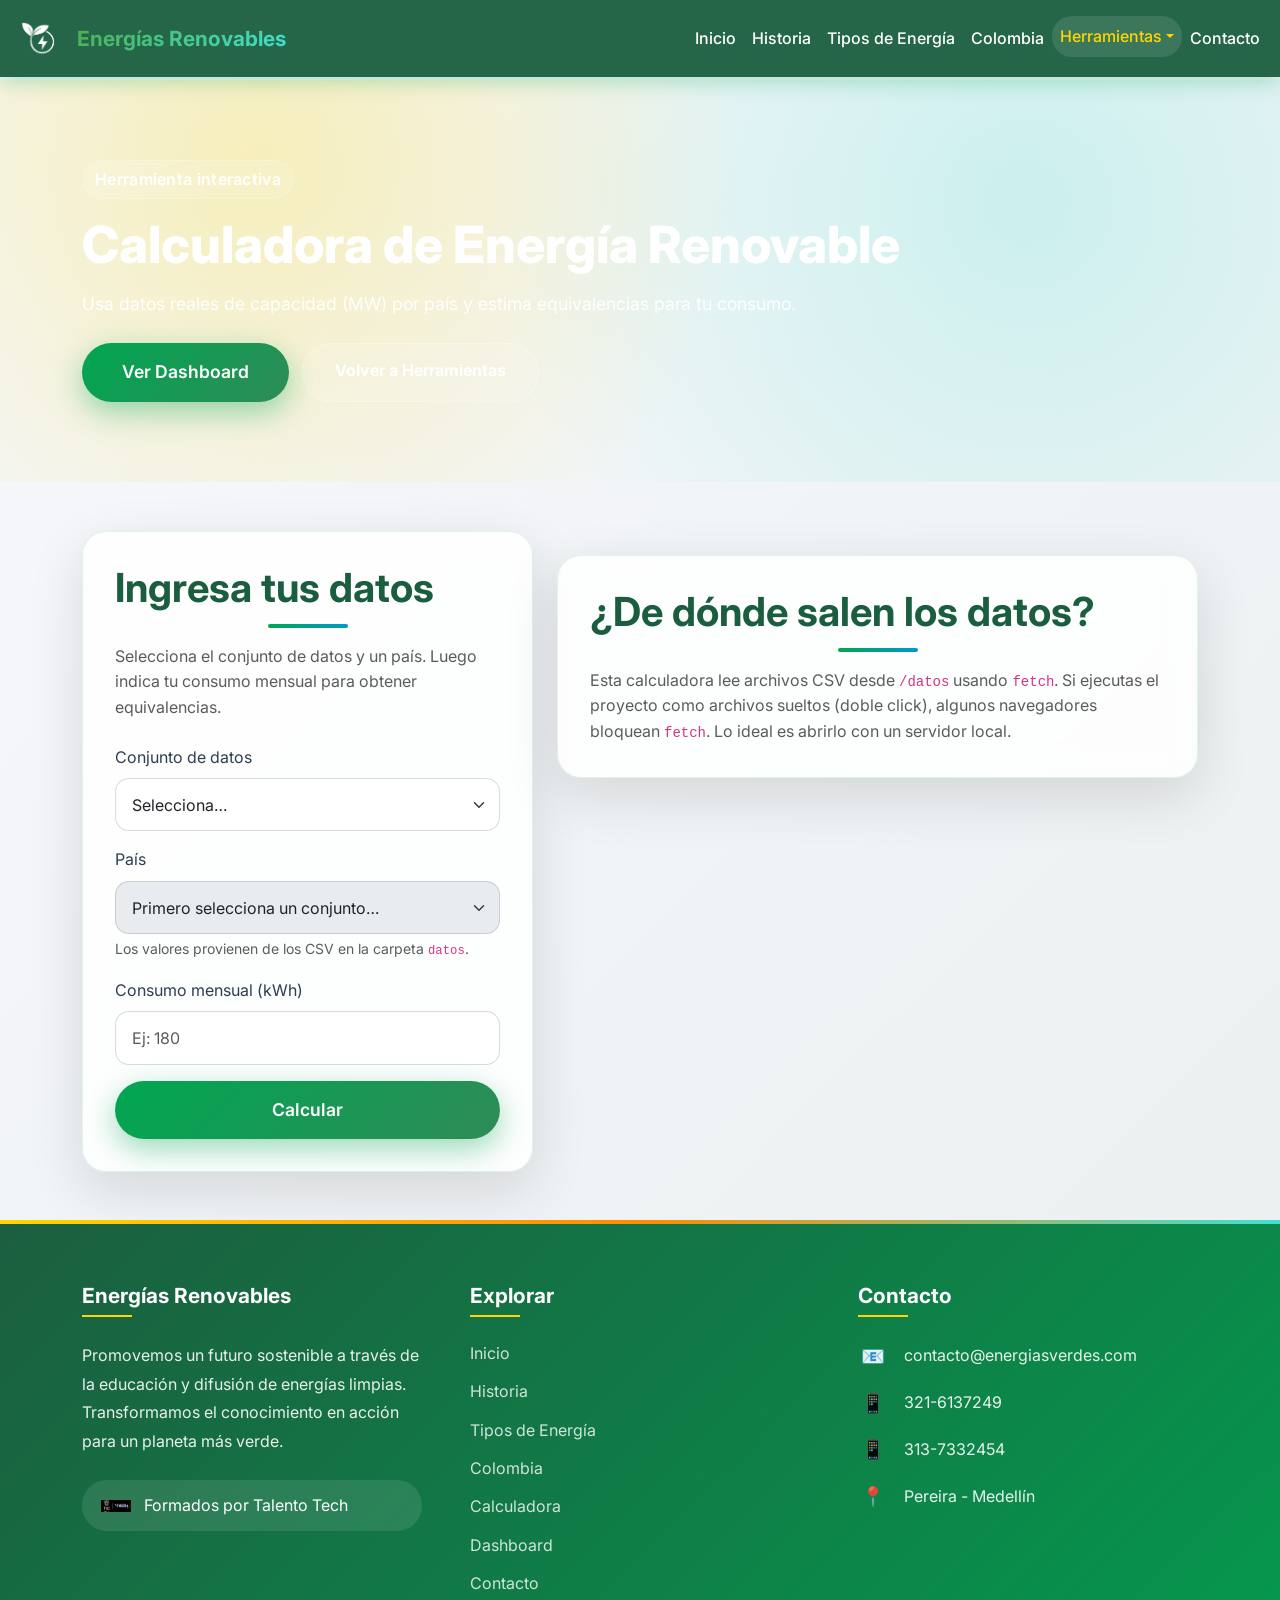
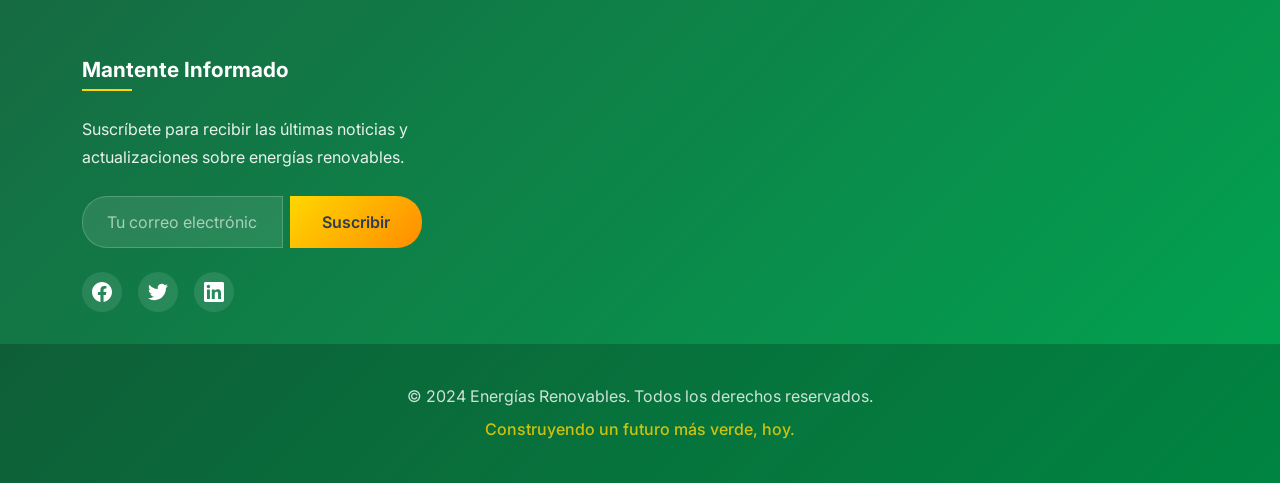
==== html/calculadora.html @ b2568ef1 "feat(initial commit): add files renewable energy website" ====
<!DOCTYPE html>
<html lang="es">
  <head>
    <meta charset="utf-8">
    <meta name="viewport" content="width=device-width, initial-scale=1">
    <title>Calculadora - Energías Renovables</title>
    <meta name="description" content="Calcula indicadores y equivalencias de energía renovable usando datos reales por país.">
    <link rel="icon" href="/img/favicon.png" type="image/x-icon">
    <link href="https://cdn.jsdelivr.net/npm/bootstrap@5.3.5/dist/css/bootstrap.min.css" rel="stylesheet" integrity="sha384-SgOJa3DmI69IUzQ2PVdRZhwQ+dy64/BUtbMJw1MZ8t5HZApcHrRKUc4W0kG879m7" crossorigin="anonymous">
    <link rel="stylesheet" href="/css/estilos.css">
    <link rel="preconnect" href="https://fonts.googleapis.com">
    <link rel="preconnect" href="https://fonts.gstatic.com" crossorigin>
    <link href="https://fonts.googleapis.com/css2?family=Inter:wght@300;400;500;600;700;800&display=swap" rel="stylesheet">
  </head>
  <body>
    <header class="header-moderno">
      <nav class="navbar navbar-expand-lg navbar-dark">
        <div class="container-fluid">
          <a class="navbar-brand" href="index.html">
            <img src="/img/logo-energias.png" alt="Logo Energías Renovables" height="35">
            <span class="brand-text">Energías Renovables</span>
          </a>
          <button class="navbar-toggler" type="button" data-bs-toggle="collapse" data-bs-target="#navbarNav" aria-controls="navbarNav" aria-expanded="false" aria-label="Toggle navigation">
            <span class="navbar-toggler-icon"></span>
          </button>
          <div class="collapse navbar-collapse" id="navbarNav">
            <ul class="navbar-nav ms-auto">
              <li class="nav-item"><a class="nav-link" href="index.html">Inicio</a></li>
              <li class="nav-item"><a class="nav-link" href="historia.html">Historia</a></li>
              <li class="nav-item"><a class="nav-link" href="tipos-energias.html">Tipos de Energía</a></li>
              <li class="nav-item"><a class="nav-link" href="colombia.html">Colombia</a></li>
              <li class="nav-item dropdown">
                <a class="nav-link dropdown-toggle active" href="#" role="button" data-bs-toggle="dropdown" aria-expanded="false">Herramientas</a>
                <ul class="dropdown-menu">
                  <li><a class="dropdown-item" href="calculos.html">Herramientas</a></li>
                  <li><hr class="dropdown-divider"></li>
                  <li><a class="dropdown-item" href="calculadora.html">Calculadora</a></li>
                  <li><hr class="dropdown-divider"></li>
                  <li><a class="dropdown-item" href="dashboard.html">Dashboard</a></li>
                </ul>
              </li>
              <li class="nav-item"><a class="nav-link" href="contactos.html">Contacto</a></li>
            </ul>
          </div>
        </div>
      </nav>
    </header>

    <section class="tools-hero">
      <div class="container">
        <div class="tools-hero-content">
          <p class="tools-kicker">Herramienta interactiva</p>
          <h1 class="tools-title">Calculadora de Energía Renovable</h1>
          <p class="tools-subtitle">Usa datos reales de capacidad (MW) por país y estima equivalencias para tu consumo.</p>
          <div class="tools-hero-actions">
            <a class="btn btn-hero" href="dashboard.html">Ver Dashboard</a>
            <a class="btn btn-hero-outline" href="calculos.html">Volver a Herramientas</a>
          </div>
        </div>
      </div>
      <div class="tools-hero-overlay"></div>
    </section>

    <main class="tools-main">
      <section class="container py-5">
        <div class="row g-4">
          <div class="col-lg-5">
            <div class="tool-card">
              <h2 class="section-title mb-3">Ingresa tus datos</h2>
              <p class="text-muted mb-4">Selecciona el conjunto de datos y un país. Luego indica tu consumo mensual para obtener equivalencias.</p>

              <form id="calculadoraForm" class="tool-form" novalidate>
                <div class="mb-3">
                  <label for="dataset" class="form-label">Conjunto de datos</label>
                  <select id="dataset" class="form-select" required>
                    <option value="" selected disabled>Selecciona…</option>
                    <option value="sa">Sur América</option>
                    <option value="global">Global</option>
                  </select>
                </div>

                <div class="mb-3">
                  <label for="pais" class="form-label">País</label>
                  <select id="pais" class="form-select" required disabled>
                    <option value="" selected disabled>Primero selecciona un conjunto…</option>
                  </select>
                  <div class="form-text">Los valores provienen de los CSV en la carpeta <code>datos</code>.</div>
                </div>

                <div class="mb-3">
                  <label for="consumoTotal" class="form-label">Consumo mensual (kWh)</label>
                  <input id="consumoTotal" type="number" class="form-control" min="1" step="1" placeholder="Ej: 180" required>
                </div>

                <button type="submit" class="btn btn-hero w-100">Calcular</button>
              </form>
            </div>
          </div>

          <div class="col-lg-7">
            <div id="resultados" class="tool-card tool-results hidden" aria-live="polite">
              <div class="d-flex flex-column flex-md-row align-items-start align-items-md-center justify-content-between gap-3">
                <div>
                  <h2 class="section-title mb-1">Resultados</h2>
                  <p class="text-muted mb-0">Interpretación rápida basada en el país y tu consumo.</p>
                </div>
                <div class="tool-badge">
                  <span id="paisSeleccionado">—</span>
                </div>
              </div>

              <div class="results-grid mt-4">
                <div class="result-stat">
                  <div class="result-label">Participación estimada</div>
                  <div class="result-value" id="porcentajeValor">0%</div>
                  <div class="result-hint">Consumo (kWh/mes) vs capacidad del país (MW)</div>
                </div>
                <div class="result-stat">
                  <div class="result-label">Capacidad país</div>
                  <div class="result-value" id="capacidadPais">0 MW</div>
                  <div class="result-hint">Desde el CSV seleccionado</div>
                </div>
              </div>

              <div class="results-split mt-4">
                <div class="circle-wrap" aria-hidden="true">
                  <div id="porcentajeCirculo" class="circle"></div>
                </div>

                <div class="breakdown">
                  <h3 class="breakdown-title">Distribución referencial</h3>
                  <p class="text-muted mb-3">Una aproximación visual para entender la mezcla renovable (referencial).</p>

                  <div class="breakdown-row">
                    <span>Solar</span>
                    <strong><span id="energiaSolar">0</span>%</strong>
                  </div>
                  <div class="breakdown-row">
                    <span>Eólica</span>
                    <strong><span id="energiaEolica">0</span>%</strong>
                  </div>
                  <div class="breakdown-row">
                    <span>Hidro</span>
                    <strong><span id="energiaHidro">0</span>%</strong>
                  </div>
                  <div class="breakdown-row">
                    <span>No renovable</span>
                    <strong><span id="energiaNoRenovable">0</span>%</strong>
                  </div>
                </div>
              </div>

              <div class="recommendation mt-4">
                <h3 class="recommendation-title">Recomendación</h3>
                <p id="recomendacion" class="mb-0">—</p>
              </div>
            </div>

            <div class="tool-card mt-4">
              <h2 class="section-title mb-3">¿De dónde salen los datos?</h2>
              <p class="text-muted mb-0">Esta calculadora lee archivos CSV desde <code>/datos</code> usando <code>fetch</code>. Si ejecutas el proyecto como archivos sueltos (doble click), algunos navegadores bloquean <code>fetch</code>. Lo ideal es abrirlo con un servidor local.</p>
            </div>
          </div>
        </div>
      </section>
    </main>

    <footer class="footer-moderno">
      <div class="footer-top">
        <div class="container">
          <div class="footer-grid">
            <div class="footer-column">
              <h4 class="footer-title">Energías Renovables</h4>
              <p class="footer-description">
                Promovemos un futuro sostenible a través de la educación y difusión de energías limpias. 
                Transformamos el conocimiento en acción para un planeta más verde.
              </p>
              <div class="footer-logo">
                <img src="/img/logo-talento-tech.png" alt="Talento Tech" class="talento-logo">
                <span>Formados por Talento Tech</span>
              </div>
            </div>

            <div class="footer-column">
              <h4 class="footer-title">Explorar</h4>
              <ul class="footer-links">
                <li><a href="index.html">Inicio</a></li>
                <li><a href="historia.html">Historia</a></li>
                <li><a href="tipos-energias.html">Tipos de Energía</a></li>
                <li><a href="colombia.html">Colombia</a></li>
                <li><a href="calculadora.html">Calculadora</a></li>
                <li><a href="dashboard.html">Dashboard</a></li>
                <li><a href="contactos.html">Contacto</a></li>
              </ul>
            </div>

            <div class="footer-column">
              <h4 class="footer-title">Contacto</h4>
              <div class="contact-info">
                <div class="contact-item">
                  <span class="contact-icon">📧</span>
                  <a href="mailto:contacto@energiasverdes.com">contacto@energiasverdes.com</a>
                </div>
                <div class="contact-item">
                  <span class="contact-icon">📱</span>
                  <a href="tel:3216137249">321-6137249</a>
                </div>
                <div class="contact-item">
                  <span class="contact-icon">📱</span>
                  <a href="tel:3137332454">313-7332454</a>
                </div>
                <div class="contact-item">
                  <span class="contact-icon">📍</span>
                  <span>Pereira - Medellín</span>
                </div>
              </div>
            </div>

            <div class="footer-column">
              <h4 class="footer-title">Mantente Informado</h4>
              <p class="footer-description">
                Suscríbete para recibir las últimas noticias y actualizaciones sobre energías renovables.
              </p>
              <form class="newsletter-form" id="newsletterForm">
                <div class="input-group">
                  <input type="email" class="form-control" placeholder="Tu correo electrónico" required>
                  <button type="submit" class="btn btn-newsletter">
                    <span>Suscribir</span>
                  </button>
                </div>
              </form>
              <div class="social-links">
                <a href="#" title="Facebook" class="social-link">
                  <svg width="20" height="20" fill="currentColor" viewBox="0 0 24 24">
                    <path d="M24 12.073c0-6.627-5.373-12-12-12s-12 5.373-12 12c0 5.99 4.388 10.954 10.125 11.854v-8.385H7.078v-3.47h3.047V9.43c0-3.007 1.792-4.669 4.533-4.669 1.312 0 2.686.235 2.686.235v2.953H15.83c-1.491 0-1.956.925-1.956 1.874v2.25h3.328l-.532 3.47h-2.796v8.385C19.612 23.027 24 18.062 24 12.073z"/>
                  </svg>
                </a>
                <a href="#" title="Twitter" class="social-link">
                  <svg width="20" height="20" fill="currentColor" viewBox="0 0 24 24">
                    <path d="M23.953 4.57a10 10 0 01-2.825.775 4.958 4.958 0 002.163-2.723c-.951.555-2.005.959-3.127 1.184a4.92 4.92 0 00-8.384 4.482C7.69 8.095 4.067 6.13 1.64 3.162a4.822 4.822 0 00-.666 2.475c0 1.71.87 3.213 2.188 4.096a4.904 4.904 0 01-2.228-.616v.06a4.923 4.923 0 003.946 4.827 4.996 4.996 0 01-2.212.085 4.936 4.936 0 004.604 3.417 9.867 9.867 0 01-6.102 2.105c-.39 0-.779-.023-1.17-.067a13.995 13.995 0 007.557 2.209c9.053 0 13.998-7.496 13.998-13.985 0-.21 0-.42-.015-.63A9.935 9.935 0 0024 4.59z"/>
                  </svg>
                </a>
                <a href="#" title="LinkedIn" class="social-link">
                  <svg width="20" height="20" fill="currentColor" viewBox="0 0 24 24">
                    <path d="M20.447 20.452h-3.554v-5.569c0-1.328-.027-3.037-1.852-3.037-1.853 0-2.136 1.445-2.136 2.939v5.667H9.351V9h3.414v1.561h.046c.477-.9 1.637-1.85 3.37-1.85 3.601 0 4.267 2.37 4.267 5.455v6.286zM5.337 7.433c-1.144 0-2.063-.926-2.063-2.065 0-1.138.92-2.063 2.063-2.063 1.14 0 2.064.925 2.064 2.063 0 1.139-.925 2.065-2.064 2.065zm1.782 13.019H3.555V9h3.564v11.452zM22.225 0H1.771C.792 0 0 .774 0 1.729v20.542C0 23.227.792 24 1.771 24h20.451C23.2 24 24 23.227 24 22.271V1.729C24 .774 23.2 0 22.222 0h.003z"/>
                  </svg>
                </a>
              </div>
            </div>
          </div>
        </div>
      </div>
      
      <div class="footer-bottom">
        <div class="container">
          <div class="footer-bottom-content">
            <p>&copy; 2024 Energías Renovables. Todos los derechos reservados.</p>
            <p class="footer-slogan">Construyendo un futuro más verde, hoy.</p>
          </div>
        </div>
      </div>
    </footer>

    <script src="https://cdn.jsdelivr.net/npm/bootstrap@5.3.5/dist/js/bootstrap.bundle.min.js" integrity="sha384-k6d4wzSIapyDyv1kpU366/PK5hCdSbCRGRCMv+eplOQJWyd1fbcAu9OCUj5zNLiq" crossorigin="anonymous"></script>
    <script src="/js/calculadora.js"></script>
  </body>
</html>
---- css/estilos.css ----
/***********  ESTILOS GLOBALES **********/
/* Paleta de colores profesional - Energías Renovables */
:root {
  /* Verdes energéticos */
  --verde-primario: #00A651;
  --verde-secundario: #2E8B57;
  --verde-oscuro: #1B5E3F;
  --verde-claro: #4CAF50;
  --verde-menta: #81C784;
  
  /* Azules de energía limpia */
  --azul-cielo: #87CEEB;
  --azul-energia: #0099CC;
  --azul-oscuro: #006699;
  
  /* Solares y amarillos */
  --amarillo-solar: #FFD700;
  --naranja-energia: #FF8C00;
  
  /* Neutros modernos */
  --gris-fondo: #F5F7FA;
  --gris-texto: #2C3E50;
  --gris-claro: #ECF0F1;
  --blanco-puro: #FFFFFF;
  
  /* Acentos */
  --turquesa: #40E0D0;
  --verde-lima: #32CD32;
  
  /* Semánticos */
  --color-primario: var(--verde-primario);
  --color-secundario: var(--azul-energia);
  --color-acento: var(--amarillo-solar);
  --color-texto: var(--gris-texto);
  --color-fondo: var(--gris-fondo);
}

/* Estilos del body */
body {
  background: linear-gradient(135deg, var(--gris-fondo) 0%, var(--gris-claro) 100%);
  color: var(--color-texto);
  font-family: 'Inter', -apple-system, BlinkMacSystemFont, 'Segoe UI', Roboto, sans-serif;
  line-height: 1.6;
  margin: 0;
  padding: 0;
  overflow-x: hidden;
}

/* Header Moderno */
.header-moderno {
  position: fixed;
  top: 0;
  width: 100%;
  z-index: 1000;
  background: rgba(27, 94, 63, 0.95);
  backdrop-filter: blur(10px);
  box-shadow: 0 4px 20px rgba(0, 166, 81, 0.3);
  transition: all 0.3s ease;
}

.header-moderno .navbar {
  padding: 1rem 0;
}

.header-moderno .navbar-brand {
  display: flex;
  align-items: center;
  gap: 12px;
  font-weight: 700;
  font-size: 1.3rem;
  color: var(--blanco-puro);
  transition: all 0.3s ease;
}

.header-moderno .navbar-brand:hover {
  transform: translateY(-2px);
}

.brand-text {
  background: linear-gradient(135deg, var(--verde-claro), var(--turquesa));
  -webkit-background-clip: text;
  -webkit-text-fill-color: transparent;
  background-clip: text;
}

.header-moderno .nav-link {
  color: var(--blanco-puro);
  font-weight: 500;
  padding: 0.5rem 1rem;
  border-radius: 20px;
  transition: all 0.3s ease;
  position: relative;
}

.header-moderno .nav-link:hover,
.header-moderno .nav-link.active {
  background: rgba(255, 255, 255, 0.1);
  color: var(--amarillo-solar);
  transform: translateY(-2px);
}

/* Hero Section */
.hero-section {
  margin-top: 80px;
  position: relative;
  height: 100vh;
  overflow: hidden;
}

 .hero-bg-overlay {
   position: absolute;
   inset: 0;
   background: linear-gradient(0deg, rgba(0, 0, 0, 0.78) 0%, rgba(0, 0, 0, 0.38) 55%, rgba(0, 0, 0, 0.18) 100%);
   pointer-events: none;
 }

.hero-section .carousel-item {
  height: 100vh;
}

.hero-section .carousel-item img {
  width: 100%;
  height: 100%;
  object-fit: cover;
  object-position: center;
}

.hero-section .carousel-caption {
  bottom: 0;
  left: 0;
  right: 0;
  background: linear-gradient(0deg, rgba(0, 0, 0, 0.8) 0%, rgba(0, 0, 0, 0.4) 50%, transparent 100%);
  padding: 4rem 2rem 2rem;
}

.hero-content {
  max-width: 800px;
  margin: 0 auto;
  text-align: center;
}

.hero-title {
  font-size: 3.5rem;
  font-weight: 800;
  margin-bottom: 1.5rem;
  line-height: 1.2;
  text-shadow: 2px 2px 4px rgba(0, 0, 0, 0.5);
  animation: slideInUp 1s ease-out;
}

.hero-subtitle {
  font-size: 1.5rem;
  font-weight: 400;
  margin-bottom: 2rem;
  opacity: 0.9;
  animation: slideInUp 1s ease-out 0.2s both;
}

.btn-hero {
  background: linear-gradient(135deg, var(--verde-primario), var(--verde-secundario));
  color: var(--blanco-puro);
  padding: 1rem 2.5rem;
  font-size: 1.1rem;
  font-weight: 600;
  border: none;
  border-radius: 50px;
  text-decoration: none;
  display: inline-block;
  transition: all 0.3s ease;
  box-shadow: 0 10px 30px rgba(0, 166, 81, 0.4);
  animation: slideInUp 1s ease-out 0.4s both;
}

.btn-hero:hover {
  transform: translateY(-3px);
  box-shadow: 0 15px 40px rgba(0, 166, 81, 0.5);
  color: var(--blanco-puro);
}

/* Sección de Introducción */
.intro-section {
  padding: 6rem 0;
  background: var(--blanco-puro);
  position: relative;
}

.intro-section::before {
  content: '';
  position: absolute;
  top: 0;
  left: 0;
  right: 0;
  height: 4px;
  background: linear-gradient(90deg, var(--verde-primario), var(--azul-energia), var(--turquesa));
}

.intro-card {
  background: var(--blanco-puro);
  border-radius: 20px;
  overflow: hidden;
  box-shadow: 0 20px 60px rgba(0, 166, 81, 0.15);
  transition: all 0.4s ease;
}

.intro-card:hover {
  transform: translateY(-10px);
  box-shadow: 0 30px 80px rgba(0, 166, 81, 0.25);
}

.intro-content {
  padding: 2.5rem;
}

.intro-image {
  position: relative;
  overflow: hidden;
  border-radius: 20px 0 0 20px;
}

.intro-image img {
  width: 100%;
  height: auto;
  transition: transform 0.6s ease;
}

.intro-image:hover img {
  transform: scale(1.1);
}

.image-overlay {
  position: absolute;
  top: 0;
  left: 0;
  right: 0;
  bottom: 0;
  background: linear-gradient(135deg, rgba(0, 166, 81, 0.1), rgba(64, 224, 208, 0.1));
}

.section-title {
  font-size: 2.5rem;
  font-weight: 700;
  color: var(--verde-oscuro);
  margin-bottom: 2rem;
  position: relative;
  padding-bottom: 1rem;
}

.section-title::after {
  content: '';
  position: absolute;
  bottom: 0;
  left: 50%;
  transform: translateX(-50%);
  width: 80px;
  height: 4px;
  background: linear-gradient(90deg, var(--verde-primario), var(--azul-energia));
  border-radius: 2px;
}

.intro-text p {
  font-size: 1.1rem;
  line-height: 1.8;
  margin-bottom: 1.5rem;
  color: var(--gris-texto);
}

@media (max-width: 991.98px) {
  .intro-content {
    padding: 2rem 1.5rem;
  }

  .intro-image {
    border-radius: 20px 20px 0 0;
  }
}

.stats-row {
  display: flex;
  gap: 2rem;
  margin-top: 3rem;
  justify-content: center;
  flex-wrap: wrap;
}

.stat-item {
  text-align: center;
  padding: 1.5rem;
  background: linear-gradient(135deg, var(--gris-fondo), var(--gris-claro));
  border-radius: 15px;
  min-width: 120px;
  transition: all 0.3s ease;
}

.stat-item:hover {
  transform: translateY(-5px);
  box-shadow: 0 10px 30px rgba(0, 166, 81, 0.2);
}

.stat-number {
  font-size: 2.5rem;
  font-weight: 800;
  color: var(--verde-primario);
  display: block;
  margin-bottom: 0.5rem;
}

.stat-label {
  font-size: 0.9rem;
  color: var(--gris-texto);
  font-weight: 500;
}

/* Sección de Servicios */
.services-section {
  padding: 6rem 0;
  background: linear-gradient(135deg, var(--gris-fondo) 0%, var(--gris-claro) 100%);
}

.services-grid {
  display: grid;
  grid-template-columns: repeat(auto-fit, minmax(350px, 1fr));
  gap: 2rem;
  margin-top: 3rem;
}

.service-card {
  background: var(--blanco-puro);
  border-radius: 20px;
  overflow: hidden;
  box-shadow: 0 10px 30px rgba(0, 0, 0, 0.1);
  transition: all 0.4s cubic-bezier(0.175, 0.885, 0.32, 1.275);
  position: relative;
}

.service-card:hover {
  transform: translateY(-15px) scale(1.02);
  box-shadow: 0 20px 60px rgba(0, 166, 81, 0.25);
}

.service-card::before {
  content: '';
  position: absolute;
  top: 0;
  left: 0;
  right: 0;
  height: 4px;
  background: linear-gradient(90deg, var(--verde-primario), var(--azul-energia), var(--turquesa));
  transform: scaleX(0);
  transition: transform 0.4s ease;
}

.service-card:hover::before {
  transform: scaleX(1);
}

.service-image {
  position: relative;
  height: 250px;
  overflow: hidden;
}

.service-image img {
  width: 100%;
  height: 100%;
  object-fit: cover;
  transition: transform 0.6s ease;
}

.service-card:hover .service-image img {
  transform: scale(1.1);
}

.service-overlay {
  position: absolute;
  top: 0;
  left: 0;
  right: 0;
  bottom: 0;
  background: rgba(0, 166, 81, 0.8);
  display: flex;
  align-items: center;
  justify-content: center;
  opacity: 0;
  transition: opacity 0.3s ease;
}

.service-card:hover .service-overlay {
  opacity: 1;
}

.service-icon {
  font-size: 3rem;
  animation: bounceIn 0.6s ease;
}

.service-content {
  padding: 2rem;
}

.service-content h3 {
  font-size: 1.5rem;
  font-weight: 700;
  color: var(--verde-oscuro);
  margin-bottom: 1rem;
}

.service-content p {
  color: var(--gris-texto);
  line-height: 1.6;
  margin-bottom: 1.5rem;
}

.btn-service {
  background: linear-gradient(135deg, var(--verde-primario), var(--verde-secundario));
  color: var(--blanco-puro);
  padding: 0.8rem 2rem;
  border-radius: 25px;
  text-decoration: none;
  font-weight: 600;
  transition: all 0.3s ease;
  display: inline-block;
  border: none;
}

.btn-service:hover {
  background: linear-gradient(135deg, var(--verde-secundario), var(--verde-oscuro));
  transform: translateY(-2px);
  box-shadow: 0 10px 25px rgba(0, 166, 81, 0.4);
  color: var(--blanco-puro);
}

/* Sección de Video */
.video-section {
  padding: 6rem 0;
  background: var(--blanco-puro);
}

.video-container {
  max-width: 1000px;
  margin: 3rem auto;
  display: grid;
  grid-template-columns: 2fr 1fr;
  gap: 2rem;
  align-items: center;
}

.video-wrapper {
  position: relative;
  padding-bottom: 56.25%;
  height: 0;
  overflow: hidden;
  border-radius: 15px;
  box-shadow: 0 20px 60px rgba(0, 0, 0, 0.2);
}

.video-wrapper iframe {
  position: absolute;
  top: 0;
  left: 0;
  width: 100%;
  height: 100%;
  border: none;
}

.video-info h3 {
  font-size: 1.5rem;
  font-weight: 700;
  color: var(--verde-oscuro);
  margin-bottom: 1rem;
}

.video-info p {
  color: var(--gris-texto);
  line-height: 1.6;
}

/* Sección de Noticias */
.news-section {
  padding: 6rem 0;
  background: linear-gradient(135deg, var(--gris-fondo) 0%, var(--gris-claro) 100%);
}

.news-grid {
  display: grid;
  grid-template-columns: repeat(auto-fit, minmax(350px, 1fr));
  gap: 2rem;
  margin-top: 3rem;
}

.news-card {
  background: var(--blanco-puro);
  border-radius: 20px;
  overflow: hidden;
  box-shadow: 0 10px 30px rgba(0, 0, 0, 0.1);
  transition: all 0.4s ease;
}

.news-card:hover {
  transform: translateY(-10px);
  box-shadow: 0 20px 50px rgba(0, 166, 81, 0.2);
}

.news-image {
  position: relative;
  height: 200px;
  overflow: hidden;
}

.news-image img {
  width: 100%;
  height: 100%;
  object-fit: cover;
  transition: transform 0.6s ease;
}

.news-card:hover .news-image img {
  transform: scale(1.1);
}

.news-category {
  position: absolute;
  top: 1rem;
  left: 1rem;
  background: linear-gradient(135deg, var(--azul-energia), var(--azul-oscuro));
  color: var(--blanco-puro);
  padding: 0.3rem 1rem;
  border-radius: 20px;
  font-size: 0.8rem;
  font-weight: 600;
}

.news-content {
  padding: 2rem;
}

.news-content h3 {
  font-size: 1.3rem;
  font-weight: 700;
  color: var(--verde-oscuro);
  margin-bottom: 1rem;
  line-height: 1.4;
}

.news-content p {
  color: var(--gris-texto);
  line-height: 1.6;
  margin-bottom: 1.5rem;
}

.news-meta {
  display: flex;
  justify-content: space-between;
  align-items: center;
}

.news-date {
  color: var(--gris-texto);
  font-size: 0.9rem;
  opacity: 0.7;
}

.btn-news {
  background: linear-gradient(135deg, var(--azul-energia), var(--azul-oscuro));
  color: var(--blanco-puro);
  padding: 0.6rem 1.5rem;
  border-radius: 20px;
  text-decoration: none;
  font-weight: 600;
  transition: all 0.3s ease;
  border: none;
  font-size: 0.9rem;
}

.btn-news:hover {
  background: linear-gradient(135deg, var(--azul-oscuro), var(--azul-cielo));
  transform: translateY(-2px);
  box-shadow: 0 8px 20px rgba(0, 153, 204, 0.4);
  color: var(--blanco-puro);
}

/* Herramientas: Hub / Calculadora / Dashboard */
.tools-hero {
  position: relative;
  margin-top: 80px;
  padding: 5rem 0;
  color: var(--blanco-puro);
  border-bottom: 1px solid rgba(255, 255, 255, 0.08);
  overflow: hidden;
}

.tools-hero--home {
  background: linear-gradient(135deg, rgba(27, 94, 63, 0.88), rgba(0, 153, 204, 0.55)),
    url('/img/energia-3.jpg');
  background-size: cover;
  background-position: center;
}

.tools-hero--historia {
  background: linear-gradient(135deg, rgba(27, 94, 63, 0.9), rgba(0, 0, 0, 0.45)),
    url('/img/historia.jpg');
  background-size: cover;
  background-position: center;
}

.tools-hero--tipos {
  background: linear-gradient(135deg, rgba(0, 153, 204, 0.82), rgba(0, 0, 0, 0.45)),
    url('/img/tipos-energias-renovables.jpg');
  background-size: cover;
  background-position: center;
}

.tools-hero--colombia {
  background: linear-gradient(135deg, rgba(255, 140, 0, 0.55), rgba(0, 0, 0, 0.55)),
    url('/img/colombia/valle-cocora.jpg');
  background-size: cover;
  background-position: center;
}

.tools-hero--dashboard {
  background: linear-gradient(135deg, rgba(0, 153, 204, 0.85), rgba(27, 94, 63, 0.82)),
    url('/img/energia-2.jpg');
  background-size: cover;
  background-position: center;
}

.tools-hero--hub {
  background: linear-gradient(135deg, rgba(27, 94, 63, 0.9), rgba(255, 140, 0, 0.55)),
    url('/img/energia-5.jpg');
  background-size: cover;
  background-position: center;
}

.tools-hero-overlay {
  position: absolute;
  inset: 0;
  background: radial-gradient(circle at 20% 20%, rgba(255, 215, 0, 0.25), transparent 45%),
    radial-gradient(circle at 80% 30%, rgba(64, 224, 208, 0.22), transparent 50%);
  pointer-events: none;
}

.tools-hero-content {
  position: relative;
  z-index: 2;
  max-width: 820px;
}

.tools-kicker {
  display: inline-block;
  padding: 0.35rem 0.75rem;
  border-radius: 999px;
  background: rgba(255, 255, 255, 0.15);
  border: 1px solid rgba(255, 255, 255, 0.2);
  backdrop-filter: blur(10px);
  font-weight: 600;
  letter-spacing: 0.3px;
  margin-bottom: 1rem;
}

.tools-title {
  font-size: clamp(2rem, 4vw, 3.2rem);
  font-weight: 800;
  line-height: 1.15;
  margin-bottom: 1rem;
}

.tools-subtitle {
  font-size: 1.1rem;
  opacity: 0.95;
  margin-bottom: 1.6rem;
}

.tools-subtitle code {
  color: var(--amarillo-solar);
}

.tools-hero-actions {
  display: flex;
  gap: 0.8rem;
  flex-wrap: wrap;
}

.btn-hero-outline {
  background: rgba(255, 255, 255, 0.12);
  color: var(--blanco-puro);
  border: 1px solid rgba(255, 255, 255, 0.28);
  padding: 0.85rem 2rem;
  border-radius: 30px;
  font-weight: 700;
  text-decoration: none;
  transition: all 0.3s ease;
}

.btn-hero-outline:hover {
  transform: translateY(-2px);
  background: rgba(255, 255, 255, 0.18);
  color: var(--amarillo-solar);
  box-shadow: 0 10px 25px rgba(0, 0, 0, 0.25);
}

.tools-main {
  background: linear-gradient(135deg, rgba(245, 247, 250, 0.85), rgba(236, 240, 241, 0.9));
}

.tool-card {
  background: rgba(255, 255, 255, 0.85);
  border: 1px solid rgba(0, 166, 81, 0.12);
  border-radius: 24px;
  box-shadow: 0 18px 55px rgba(0, 0, 0, 0.12);
  padding: 2rem;
  backdrop-filter: blur(14px);
}

.tool-card .section-title {
  margin-bottom: 0.75rem;
}

.tool-form .form-control,
.tool-form .form-select {
  border-radius: 14px;
  padding: 0.85rem 1rem;
  border: 1px solid rgba(44, 62, 80, 0.18);
}

.tool-form .form-control:focus,
.tool-form .form-select:focus {
  border-color: rgba(0, 166, 81, 0.6);
  box-shadow: 0 0 0 0.2rem rgba(0, 166, 81, 0.15);
}

.tool-results.hidden {
  display: none;
}

.tool-badge {
  background: linear-gradient(135deg, rgba(0, 166, 81, 0.15), rgba(0, 153, 204, 0.15));
  border: 1px solid rgba(0, 153, 204, 0.18);
  border-radius: 999px;
  padding: 0.5rem 1rem;
  font-weight: 700;
  color: var(--verde-oscuro);
}

.results-grid {
  display: grid;
  grid-template-columns: repeat(2, minmax(0, 1fr));
  gap: 1rem;
}

.result-stat {
  background: rgba(245, 247, 250, 0.9);
  border-radius: 18px;
  padding: 1.25rem;
  border: 1px solid rgba(0, 166, 81, 0.08);
}

.result-label {
  font-weight: 700;
  color: var(--verde-oscuro);
  margin-bottom: 0.5rem;
}

.result-value {
  font-size: 1.9rem;
  font-weight: 800;
  color: var(--azul-oscuro);
  margin-bottom: 0.3rem;
}

.result-hint {
  font-size: 0.9rem;
  opacity: 0.8;
}

.results-split {
  display: grid;
  grid-template-columns: 180px 1fr;
  gap: 1.5rem;
  align-items: center;
}

.circle-wrap {
  display: flex;
  justify-content: center;
}

.circle {
  width: 160px;
  height: 160px;
  border-radius: 50%;
  background: conic-gradient(#00A651 0%, #ECF0F1 0%);
  box-shadow: inset 0 0 0 14px rgba(255, 255, 255, 0.85), 0 18px 40px rgba(0, 0, 0, 0.12);
}

.breakdown-title {
  font-weight: 800;
  color: var(--verde-oscuro);
  margin-bottom: 0.8rem;
}

.breakdown-row {
  display: flex;
  justify-content: space-between;
  padding: 0.65rem 0;
  border-bottom: 1px solid rgba(44, 62, 80, 0.1);
}

.recommendation {
  background: linear-gradient(135deg, rgba(0, 166, 81, 0.1), rgba(255, 215, 0, 0.12));
  border-radius: 18px;
  padding: 1.25rem;
  border: 1px solid rgba(255, 140, 0, 0.18);
}

.recommendation-title {
  font-weight: 800;
  color: var(--verde-oscuro);
  margin-bottom: 0.5rem;
}

.tool-link-card {
  display: block;
  text-decoration: none;
  height: 100%;
}

.tool-link-card-inner {
  height: 100%;
  background: rgba(255, 255, 255, 0.85);
  border-radius: 24px;
  padding: 2.2rem;
  border: 1px solid rgba(0, 153, 204, 0.15);
  box-shadow: 0 18px 55px rgba(0, 0, 0, 0.12);
  transition: all 0.35s ease;
}

.tool-link-card:hover .tool-link-card-inner {
  transform: translateY(-6px);
  box-shadow: 0 25px 70px rgba(0, 0, 0, 0.16);
}

.tool-link-cta {
  display: inline-block;
  margin-top: 1.3rem;
  font-weight: 800;
  color: var(--verde-primario);
}

.chart-card {
  padding: 1.75rem;
}

.chart-title {
  font-weight: 800;
  color: var(--verde-oscuro);
  margin-bottom: 1rem;
}

.chart-wrap {
  position: relative;
  height: 340px;
}

.chart-wrap--square {
  height: 320px;
}

@media (max-width: 991px) {
  .results-grid {
    grid-template-columns: 1fr;
  }

  .results-split {
    grid-template-columns: 1fr;
  }

  .chart-wrap,
  .chart-wrap--square {
    height: 320px;
  }
}

/* Footer Moderno */
.footer-moderno {
  background: linear-gradient(135deg, var(--verde-oscuro) 0%, var(--verde-primario) 100%);
  color: var(--blanco-puro);
  position: relative;
  overflow: hidden;
}

.footer-moderno::before {
  content: '';
  position: absolute;
  top: 0;
  left: 0;
  right: 0;
  height: 4px;
  background: linear-gradient(90deg, var(--amarillo-solar), var(--naranja-energia), var(--turquesa));
  animation: footerGlow 3s ease-in-out infinite;
}

@keyframes footerGlow {
  0%, 100% { opacity: 0.8; }
  50% { opacity: 1; }
}

.footer-top {
  padding: 4rem 0 2rem;
}

.footer-grid {
  display: grid;
  grid-template-columns: repeat(auto-fit, minmax(250px, 1fr));
  gap: 3rem;
}

.footer-column h4 {
  font-size: 1.3rem;
  font-weight: 700;
  margin-bottom: 1.5rem;
  color: var(--blanco-puro);
  position: relative;
  padding-bottom: 0.5rem;
}

.footer-column h4::after {
  content: '';
  position: absolute;
  bottom: 0;
  left: 0;
  width: 50px;
  height: 2px;
  background: var(--amarillo-solar);
}

.footer-description {
  line-height: 1.8;
  margin-bottom: 1.5rem;
  opacity: 0.9;
}

.footer-links {
  list-style: none;
  padding: 0;
  margin: 0;
}

.footer-links li {
  margin-bottom: 0.8rem;
}

.footer-links a {
  color: var(--blanco-puro);
  text-decoration: none;
  opacity: 0.8;
  transition: all 0.3s ease;
  display: inline-block;
  position: relative;
}

.footer-links a:hover {
  opacity: 1;
  color: var(--amarillo-solar);
  transform: translateX(5px);
}

.footer-links a::after {
  content: '';
  position: absolute;
  bottom: -2px;
  left: 0;
  width: 0;
  height: 2px;
  background: var(--amarillo-solar);
  transition: width 0.3s ease;
}

.footer-links a:hover::after {
  width: 100%;
}

.contact-info {
  display: flex;
  flex-direction: column;
  gap: 1rem;
}

.contact-item {
  display: flex;
  align-items: center;
  gap: 1rem;
}

.contact-icon {
  font-size: 1.2rem;
  width: 30px;
  text-align: center;
}

.contact-item a,
.contact-item span {
  color: var(--blanco-puro);
  text-decoration: none;
  opacity: 0.9;
  transition: all 0.3s ease;
}

.contact-item a:hover {
  opacity: 1;
  color: var(--amarillo-solar);
}

.newsletter-form {
  margin-top: 1.5rem;
}

.newsletter-form .input-group {
  display: flex;
  gap: 0.5rem;
}

.newsletter-form .form-control {
  background: rgba(255, 255, 255, 0.1);
  border: 1px solid rgba(255, 255, 255, 0.2);
  color: var(--blanco-puro);
  border-radius: 25px;
  padding: 0.8rem 1.5rem;
  flex: 1;
}

.newsletter-form .form-control::placeholder {
  color: rgba(255, 255, 255, 0.6);
}

.newsletter-form .form-control:focus {
  background: rgba(255, 255, 255, 0.15);
  border-color: var(--amarillo-solar);
  box-shadow: 0 0 0 0.2rem rgba(255, 215, 0, 0.2);
  color: var(--blanco-puro);
}

.btn-newsletter {
  background: linear-gradient(135deg, var(--amarillo-solar), var(--naranja-energia));
  color: var(--gris-texto);
  border: none;
  padding: 0.8rem 2rem;
  border-radius: 25px;
  font-weight: 600;
  transition: all 0.3s ease;
  white-space: nowrap;
}

.btn-newsletter:hover {
  background: linear-gradient(135deg, var(--naranja-energia), var(--amarillo-solar));
  transform: translateY(-2px);
  box-shadow: 0 10px 25px rgba(255, 215, 0, 0.4);
  color: var(--gris-texto);
}

.social-links {
  display: flex;
  gap: 1rem;
  margin-top: 1.5rem;
}

.social-link {
  width: 40px;
  height: 40px;
  background: rgba(255, 255, 255, 0.1);
  border-radius: 50%;
  display: flex;
  align-items: center;
  justify-content: center;
  color: var(--blanco-puro);
  text-decoration: none;
  transition: all 0.3s ease;
  border: 2px solid transparent;
}

.social-link:hover {
  background: var(--amarillo-solar);
  transform: translateY(-3px);
  box-shadow: 0 8px 20px rgba(255, 215, 0, 0.4);
  color: var(--gris-texto);
}

.footer-logo {
  display: flex;
  align-items: center;
  gap: 0.8rem;
  margin-top: 1.5rem;
  padding: 0.8rem 1.2rem;
  background: rgba(255, 255, 255, 0.1);
  border-radius: 25px;
  transition: all 0.3s ease;
}

.footer-logo:hover {
  background: rgba(255, 255, 255, 0.2);
  transform: translateY(-2px);
}

.talento-logo {
  width: 30px;
  height: auto;
}

.footer-bottom {
  background: rgba(0, 0, 0, 0.2);
  padding: 2rem 0;
  text-align: center;
}

.footer-bottom-content p {
  margin: 0.5rem 0;
  opacity: 0.8;
}

.footer-slogan {
  color: var(--amarillo-solar);
  font-weight: 500;
}

/* Animaciones */
@keyframes slideInUp {
  from {
    opacity: 0;
    transform: translateY(50px);
  }
  to {
    opacity: 1;
    transform: translateY(0);
  }
}

@keyframes bounceIn {
  0% {
    opacity: 0;
    transform: scale(0.3);
  }
  50% {
    opacity: 1;
    transform: scale(1.05);
  }
  70% {
    transform: scale(0.9);
  }
  100% {
    transform: scale(1);
  }
}

/* Responsive */
@media (max-width: 768px) {
  .hero-title {
    font-size: 2.5rem;
  }
  
  .hero-subtitle {
    font-size: 1.2rem;
  }
  
  .section-title {
    font-size: 2rem;
  }
  
  .services-grid,
  .news-grid {
    grid-template-columns: 1fr;
    gap: 1.5rem;
  }
  
  .video-container {
    grid-template-columns: 1fr;
    gap: 1.5rem;
  }
  
  .stats-row {
    flex-direction: column;
    align-items: center;
  }
  
  .footer-grid {
    grid-template-columns: 1fr;
    gap: 2rem;
    text-align: center;
  }
  
  .contact-info {
    align-items: center;
  }
  
  .social-links {
    justify-content: center;
  }
}

@media (max-width: 576px) {
  .hero-title {
    font-size: 2rem;
  }
  
  .intro-section,
  .services-section,
  .video-section,
  .news-section {
    padding: 4rem 0;
  }
  
  .newsletter-form .input-group {
    flex-direction: column;
  }
  
  .btn-newsletter {
    width: 100%;
    margin-top: 0.5rem;
  }
}

/* Estilos específicos para página de Historia */
.historia-hero {
  background: url('/img/historia.jpg');
  background-size: cover;
  background-position: center;
  background-attachment: fixed;
}

.timeline-section {
  padding: 6rem 0;
  background: linear-gradient(135deg, var(--gris-fondo) 0%, var(--gris-claro) 100%);
}

.timeline-container {
  max-width: 1000px;
  margin: 0 auto;
  position: relative;
  padding: 2rem 0;
}

.timeline-container::before {
  content: '';
  position: absolute;
  left: 50%;
  top: 0;
  bottom: 0;
  width: 4px;
  background: linear-gradient(180deg, var(--verde-primario), var(--azul-energia), var(--turquesa));
  transform: translateX(-50%);
}

.timeline-item {
  display: flex;
  margin-bottom: 3rem;
  position: relative;
  opacity: 0;
  transform: translateY(30px);
  transition: all 0.6s ease;
}

.timeline-item.animate-in {
  opacity: 1;
  transform: translateY(0);
}

.timeline-item:nth-child(odd) {
  flex-direction: row-reverse;
}

.timeline-date {
  flex: 0 0 150px;
  text-align: center;
  padding: 1rem;
  background: linear-gradient(135deg, var(--verde-primario), var(--verde-secundario));
  color: var(--blanco-puro);
  border-radius: 25px;
  font-weight: 700;
  font-size: 1.1rem;
  margin: 0 2rem;
  box-shadow: 0 10px 30px rgba(0, 166, 81, 0.3);
}

.timeline-content {
  flex: 1;
  background: var(--blanco-puro);
  padding: 2rem;
  border-radius: 20px;
  box-shadow: 0 15px 40px rgba(0, 0, 0, 0.1);
  position: relative;
  transition: all 0.3s ease;
}

.timeline-content:hover {
  transform: scale(1.02);
  box-shadow: 0 20px 50px rgba(0, 166, 81, 0.2);
}

.timeline-content h3 {
  color: var(--verde-oscuro);
  font-size: 1.3rem;
  font-weight: 700;
  margin-bottom: 1rem;
}

.timeline-content p {
  color: var(--gris-texto);
  line-height: 1.6;
}

.timeline-icon {
  position: static;
  transform: none;
  width: 32px;
  height: 32px;
  background: var(--amarillo-solar);
  border-radius: 50%;
  display: inline-flex;
  align-items: center;
  justify-content: center;
  font-size: 1rem;
  box-shadow: 0 5px 20px rgba(255, 215, 0, 0.4);
  margin-right: 10px;
  vertical-align: middle;
}

.heroes-section {
  padding: 6rem 0;
  background: var(--blanco-puro);
}

.heroes-grid {
  display: grid;
  grid-template-columns: repeat(auto-fit, minmax(300px, 1fr));
  gap: 2rem;
  margin-top: 3rem;
}

.hero-card {
  background: var(--blanco-puro);
  border-radius: 20px;
  overflow: hidden;
  box-shadow: 0 15px 40px rgba(0, 0, 0, 0.1);
  transition: all 0.4s ease;
}

.hero-card:hover {
  transform: translateY(-10px);
  box-shadow: 0 25px 60px rgba(0, 166, 81, 0.2);
}

.hero-image {
  position: relative;
  height: 250px;
  overflow: hidden;
}

.hero-image img {
  width: 100%;
  height: 100%;
  object-fit: cover;
  transition: transform 0.6s ease;
}

.hero-card:hover .hero-image img {
  transform: scale(1.1);
}

.hero-overlay {
  position: absolute;
  top: 1rem;
  right: 1rem;
  background: linear-gradient(135deg, var(--azul-energia), var(--azul-oscuro));
  color: var(--blanco-puro);
  padding: 0.5rem 1rem;
  border-radius: 20px;
  font-weight: 700;
}

.hero-content {
  padding: 2rem;
}

.hero-content h3 {
  color: var(--verde-oscuro);
  font-size: 1.3rem;
  font-weight: 700;
  margin-bottom: 0.5rem;
}

.hero-subtitle {
  color: var(--azul-energia);
  font-weight: 600;
  margin-bottom: 1rem;
}

.hero-content p {
  color: var(--gris-texto);
  line-height: 1.6;
}

.milestones-section {
  padding: 6rem 0;
  background: linear-gradient(135deg, var(--gris-fondo) 0%, var(--gris-claro) 100%);
}

.milestones-grid {
  display: grid;
  grid-template-columns: repeat(auto-fit, minmax(250px, 1fr));
  gap: 2rem;
  margin-top: 3rem;
}

.milestone-card {
  background: var(--blanco-puro);
  padding: 2rem;
  border-radius: 20px;
  text-align: center;
  box-shadow: 0 10px 30px rgba(0, 0, 0, 0.1);
  transition: all 0.3s ease;
}

.milestone-card:hover {
  transform: translateY(-5px);
  box-shadow: 0 15px 40px rgba(0, 166, 81, 0.2);
}

.milestone-icon {
  font-size: 3rem;
  margin-bottom: 1rem;
}

.milestone-card h3 {
  color: var(--verde-oscuro);
  font-size: 1.2rem;
  font-weight: 700;
  margin-bottom: 0.5rem;
}

.milestone-card p {
  color: var(--azul-energia);
  font-weight: 600;
  margin-bottom: 1rem;
}

.milestone-desc {
  color: var(--gris-texto);
  font-size: 0.9rem;
}

/* Estilos específicos para página de Tipos de Energía */
.tipos-hero {
  background: url('/img/tipos-energias-renovables.jpg');
  background-size: cover;
  background-position: center;
  background-attachment: fixed;
}

.energy-types-section {
  padding: 6rem 0;
  background: var(--blanco-puro);
}

.energy-grid {
  display: grid;
  grid-template-columns: repeat(auto-fit, minmax(400px, 1fr));
  gap: 3rem;
  margin-top: 3rem;
}

.energy-card {
  background: var(--blanco-puro);
  border-radius: 25px;
  overflow: hidden;
  box-shadow: 0 20px 60px rgba(0, 0, 0, 0.15);
  transition: all 0.4s cubic-bezier(0.175, 0.885, 0.32, 1.275);
  opacity: 0;
  transform: translateY(30px);
}

.energy-card.animate-in {
  opacity: 1;
  transform: translateY(0);
}

.energy-card:hover {
  transform: translateY(-15px) scale(1.02);
  box-shadow: 0 30px 80px rgba(0, 166, 81, 0.25);
}

.energy-header {
  padding: 1.5rem;
  background: linear-gradient(135deg, var(--gris-fondo), var(--gris-claro));
  text-align: center;
  position: relative;
}

.energy-icon {
  font-size: 3rem;
  margin-bottom: 0.5rem;
}

.energy-header h3 {
  color: var(--verde-oscuro);
  font-size: 1.5rem;
  font-weight: 700;
  margin-bottom: 0.5rem;
}

.energy-badge {
  display: inline-block;
  background: linear-gradient(135deg, var(--azul-energia), var(--azul-oscuro));
  color: var(--blanco-puro);
  padding: 0.3rem 1rem;
  border-radius: 20px;
  font-size: 0.8rem;
  font-weight: 600;
}

.energy-image {
  position: relative;
  height: 200px;
  overflow: hidden;
}

.energy-image img {
  width: 100%;
  height: 100%;
  object-fit: cover;
  display: block;
  transition: transform 0.6s ease;
}

.energy-card:hover .energy-image img {
  transform: scale(1.1);
}

.energy-overlay {
  position: absolute;
  top: 0;
  left: 0;
  right: 0;
  bottom: 0;
  background: linear-gradient(135deg, rgba(0, 166, 81, 0.1), rgba(64, 224, 208, 0.1));
}

.energy-content {
  padding: 2rem;
}

.energy-description {
  margin-bottom: 1.5rem;
}

.energy-description p {
  color: var(--gris-texto);
  line-height: 1.6;
}

.energy-specs {
  display: grid;
  grid-template-columns: repeat(3, minmax(0, 1fr));
  gap: 1rem;
  margin-bottom: 1.5rem;
  padding: 1rem;
  background: var(--gris-fondo);
  border-radius: 15px;
}

.spec-item {
  text-align: center;
  min-width: 0;
}

.spec-label {
  display: block;
  font-size: 0.8rem;
  color: var(--gris-texto);
  margin-bottom: 0.3rem;
}

.spec-value {
  overflow-wrap: anywhere;
  word-break: break-word;
  font-weight: 700;
  color: var(--verde-primario);
}

.energy-benefits {
  margin-bottom: 1.5rem;
}

.energy-benefits h4 {
  color: var(--verde-oscuro);
  font-size: 1.1rem;
  font-weight: 600;
  margin-bottom: 0.8rem;
}

.energy-benefits ul {
  list-style: none;
  padding: 0;
  margin: 0;
}

.energy-benefits li {
  padding: 0.3rem 0;
  color: var(--gris-texto);
  position: relative;
  padding-left: 1.5rem;
}

.energy-benefits li::before {
  content: '✓';
  position: absolute;
  left: 0;
  color: var(--verde-primario);
  font-weight: 700;
}

.energy-applications h4 {
  color: var(--verde-oscuro);
  font-size: 1.1rem;
  font-weight: 600;
  margin-bottom: 0.8rem;
}

.app-tags {
  display: flex;
  flex-wrap: wrap;
  gap: 0.5rem;
}

.app-tag {
  background: linear-gradient(135deg, var(--turquesa), var(--azul-cielo));
  color: var(--blanco-puro);
  padding: 0.3rem 0.8rem;
  border-radius: 15px;
  font-size: 0.8rem;
  font-weight: 500;
}

.comparison-section {
  padding: 6rem 0;
  background: linear-gradient(135deg, var(--gris-fondo) 0%, var(--gris-claro) 100%);
}

.comparison-table {
  max-width: 1000px;
  margin: 0 auto;
  background: var(--blanco-puro);
  border-radius: 20px;
  overflow: hidden;
  box-shadow: 0 20px 60px rgba(0, 0, 0, 0.1);
}

.table-header {
  display: grid;
  grid-template-columns: 1fr 1fr 1fr 1fr 1fr;
  background: linear-gradient(135deg, var(--verde-primario), var(--verde-secundario));
  color: var(--blanco-puro);
  padding: 1.5rem;
  font-weight: 700;
  text-align: center;
}

.table-row {
  display: grid;
  grid-template-columns: 1fr 1fr 1fr 1fr 1fr;
  padding: 1.5rem;
  border-bottom: 1px solid var(--gris-claro);
  transition: all 0.3s ease;
}

.table-row:hover {
  background: var(--gris-fondo);
  transform: scale(1.02);
}

.cell {
  display: flex;
  align-items: center;
  justify-content: center;
  text-align: center;
  padding: 0.5rem;
}

.energy-type {
  font-weight: 700;
  color: var(--verde-oscuro);
}

.cost {
  color: var(--verde-primario);
  font-weight: 600;
}

.factor {
  color: var(--azul-energia);
  font-weight: 600;
}

.maturity {
  color: var(--amarillo-solar);
}

.potential {
  color: var(--naranja-energia);
}

/* Responsive para timeline */
@media (max-width: 768px) {
  .timeline-container::before {
    left: 30px;
  }
  
  .timeline-item {
    flex-direction: column !important;
    padding-left: 60px;
  }
  
  .timeline-date {
    margin: 0 0 1rem 0;
    flex: none;
    width: auto;
  }
  
  .timeline-icon {
    left: 30px;
  }
  
  .energy-grid {
    grid-template-columns: 1fr;
    gap: 2rem;
  }
  
  .energy-specs {
    grid-template-columns: 1fr;
    gap: 0.5rem;
  }
  
  .table-header,
  .table-row {
    grid-template-columns: 1fr;
    text-align: left;
  }
  
  .cell {
    padding: 0.5rem 0;
    border-bottom: 1px solid var(--gris-claro);
  }
  
  .cell:last-child {
    border-bottom: none;
  }
}

/* Estilos específicos para página de Colombia */
.colombia-hero {
  background: url('/img/colombia-situacion.jpg');
  background-size: cover;
  background-position: center;
  background-attachment: fixed;
}

.projects-map-section {
  padding: 6rem 0;
  background: linear-gradient(135deg, var(--gris-fondo) 0%, var(--gris-claro) 100%);
}

.map-container {
  max-width: 1200px;
  margin: 0 auto;
  position: relative;
}

.map-visual {
  position: relative;
  border-radius: 20px;
  overflow: hidden;
  box-shadow: 0 20px 60px rgba(0, 0, 0, 0.2);
}

.map-visual img {
  width: 100%;
  height: auto;
  border-radius: 20px;
}

.map-points {
  position: absolute;
  top: 0;
  left: 0;
  right: 0;
  bottom: 0;
}

.project-point {
  position: absolute;
  cursor: pointer;
  transition: all 0.3s ease;
}

.project-point:hover {
  transform: scale(1.1);
}

.point-marker {
  width: 20px;
  height: 20px;
  background: linear-gradient(135deg, var(--verde-primario), var(--azul-energia));
  border-radius: 50%;
  border: 3px solid var(--blanco-puro);
  box-shadow: 0 5px 15px rgba(0, 166, 81, 0.4);
  animation: pulse 2s infinite;
}

@keyframes pulse {
  0% {
    box-shadow: 0 5px 15px rgba(0, 166, 81, 0.4);
  }
  50% {
    box-shadow: 0 5px 25px rgba(0, 166, 81, 0.8);
  }
  100% {
    box-shadow: 0 5px 15px rgba(0, 166, 81, 0.4);
  }
}

.point-info {
  position: absolute;
  bottom: 100%;
  left: 50%;
  transform: translateX(-50%);
  background: var(--verde-oscuro);
  color: var(--blanco-puro);
  padding: 0.5rem 1rem;
  border-radius: 15px;
  font-size: 0.8rem;
  font-weight: 600;
  white-space: nowrap;
  display: none;
  margin-bottom: 0.5rem;
}

/* Posiciones de puntos en el mapa */
.guajira { top: 15%; left: 20%; }
.atlantico { top: 25%; left: 35%; }
.cesar { top: 30%; left: 25%; }
.valle { top: 60%; left: 20%; }
.antioquia { top: 35%; left: 30%; }

.colombia-energy-types {
  padding: 6rem 0;
  background: var(--blanco-puro);
}

.colombia-energy-grid {
  display: grid;
  grid-template-columns: repeat(auto-fit, minmax(350px, 1fr));
  gap: 2rem;
  margin-top: 3rem;
}

.colombia-energy-card {
  background: var(--blanco-puro);
  border-radius: 25px;
  overflow: hidden;
  box-shadow: 0 15px 40px rgba(0, 0, 0, 0.1);
  transition: all 0.4s ease;
  border: 2px solid transparent;
}

.colombia-energy-card:hover {
  transform: translateY(-10px);
  box-shadow: 0 25px 60px rgba(0, 166, 81, 0.2);
  border-color: var(--verde-primario);
}

.colombia-energy-header {
  padding: 1.5rem;
  background: linear-gradient(135deg, var(--gris-fondo), var(--gris-claro));
  text-align: center;
  position: relative;
}

.colombia-energy-header .energy-icon {
  font-size: 3rem;
  margin-bottom: 0.5rem;
}

.colombia-energy-header h3 {
  color: var(--verde-oscuro);
  font-size: 1.5rem;
  font-weight: 700;
  margin-bottom: 0.5rem;
}

.region-badge {
  display: inline-block;
  background: linear-gradient(135deg, var(--azul-energia), var(--azul-oscuro));
  color: var(--blanco-puro);
  padding: 0.3rem 1rem;
  border-radius: 20px;
  font-size: 0.8rem;
  font-weight: 600;
}

.colombia-energy-content {
  padding: 2rem;
}

.project-stats {
  display: grid;
  grid-template-columns: repeat(2, minmax(0, 1fr));
  gap: 1rem;
  margin-bottom: 1.5rem;
}

.project-stats .stat {
  text-align: center;
  padding: 1rem;
  background: var(--gris-fondo);
  border-radius: 15px;
  min-width: 0;
}

.project-stats .stat-number {
  display: block;
  font-size: 1.5rem;
  font-weight: 800;
  color: var(--verde-primario);
  margin-bottom: 0.3rem;
}

.project-stats .stat-label {
  font-size: 0.8rem;
  color: var(--gris-texto);
  overflow-wrap: anywhere;
  word-break: break-word;
}

.projects-list h4 {
  color: var(--verde-oscuro);
  font-size: 1.1rem;
  font-weight: 600;
  margin-bottom: 1rem;
}

.projects-list ul {
  list-style: none;
  padding: 0;
  margin: 0 0 1.5rem 0;
}

.projects-list li {
  padding: 0.5rem 0;
  color: var(--gris-texto);
  border-bottom: 1px solid var(--gris-claro);
}

.projects-list li:last-child {
  border-bottom: none;
}

.potential-info {
  padding: 1rem;
  background: linear-gradient(135deg, rgba(0, 166, 81, 0.1), rgba(64, 224, 208, 0.1));
  border-radius: 15px;
  border-left: 4px solid var(--verde-primario);
}

.potential-info p {
  color: var(--gris-texto);
  line-height: 1.6;
  margin: 0;
}

.policies-section {
  padding: 6rem 0;
  background: linear-gradient(135deg, var(--gris-fondo) 0%, var(--gris-claro) 100%);
}

.policies-grid {
  display: grid;
  grid-template-columns: repeat(auto-fit, minmax(280px, 1fr));
  gap: 2rem;
  margin-top: 3rem;
}

.policy-card {
  background: var(--blanco-puro);
  padding: 2rem;
  border-radius: 20px;
  text-align: center;
  box-shadow: 0 15px 40px rgba(0, 0, 0, 0.1);
  transition: all 0.3s ease;
}

.policy-card:hover {
  transform: translateY(-5px);
  box-shadow: 0 20px 50px rgba(0, 166, 81, 0.2);
}

.policy-icon {
  font-size: 3rem;
  margin-bottom: 1rem;
}

.policy-card h3 {
  color: var(--verde-oscuro);
  font-size: 1.3rem;
  font-weight: 700;
  margin-bottom: 1rem;
}

.policy-card p {
  color: var(--gris-texto);
  line-height: 1.6;
  margin-bottom: 1.5rem;
}

.policy-progress {
  margin-top: 1rem;
}

.progress-bar {
  width: 100%;
  height: 8px;
  background: var(--gris-claro);
  border-radius: 4px;
  overflow: hidden;
  margin-bottom: 0.5rem;
}

.progress-fill {
  height: 100%;
  background: linear-gradient(90deg, var(--verde-primario), var(--azul-energia));
  border-radius: 4px;
  transition: width 1s ease;
}

.progress-text {
  font-size: 0.9rem;
  color: var(--verde-primario);
  font-weight: 600;
}

.policy-features {
  display: flex;
  flex-wrap: wrap;
  gap: 0.5rem;
  justify-content: center;
  margin-top: 1rem;
}

.feature-tag {
  background: linear-gradient(135deg, var(--turquesa), var(--azul-cielo));
  color: var(--blanco-puro);
  padding: 0.3rem 0.8rem;
  border-radius: 15px;
  font-size: 0.8rem;
  font-weight: 500;
}

.policy-stats {
  display: grid;
  grid-template-columns: 1fr 1fr;
  gap: 1rem;
  margin-top: 1rem;
}

.mini-stat {
  text-align: center;
  padding: 1rem;
  background: var(--gris-fondo);
  border-radius: 15px;
}

.mini-stat .number {
  display: block;
  font-size: 1.3rem;
  font-weight: 800;
  color: var(--verde-primario);
  margin-bottom: 0.3rem;
}

.mini-stat .label {
  font-size: 0.8rem;
  color: var(--gris-texto);
}

.policy-impact {
  display: flex;
  flex-direction: column;
  gap: 1rem;
  margin-top: 1rem;
}

.impact-item {
  display: flex;
  align-items: center;
  gap: 0.8rem;
  padding: 0.8rem;
  background: var(--gris-fondo);
  border-radius: 15px;
}

.impact-icon {
  font-size: 1.5rem;
}

.impact-text {
  color: var(--gris-texto);
  font-weight: 500;
}

.investment-section {
  padding: 6rem 0;
  background: var(--blanco-puro);
}

.investment-card {
  background: var(--blanco-puro);
  border-radius: 25px;
  overflow: hidden;
  box-shadow: 0 20px 60px rgba(0, 0, 0, 0.15);
}

.investment-highlights {
  display: grid;
  grid-template-columns: repeat(auto-fit, minmax(200px, 1fr));
  gap: 1.5rem;
  margin-top: 2rem;
}

.highlight-item {
  display: flex;
  align-items: center;
  gap: 1rem;
  padding: 1.5rem;
  background: var(--gris-fondo);
  border-radius: 15px;
  transition: all 0.3s ease;
}

.highlight-item:hover {
  transform: translateY(-3px);
  box-shadow: 0 10px 25px rgba(0, 166, 81, 0.2);
}

.highlight-icon {
  font-size: 2rem;
}

.highlight-content h4 {
  color: var(--verde-primario);
  font-size: 1.3rem;
  font-weight: 800;
  margin-bottom: 0.3rem;
}

.highlight-content p {
  color: var(--gris-texto);
  margin: 0;
}

.investment-chart {
  padding: 2rem;
}

.chart-item {
  margin-bottom: 1.5rem;
}

.chart-label {
  font-weight: 600;
  color: var(--verde-oscuro);
  margin-bottom: 0.5rem;
}

.chart-bar {
  position: relative;
  height: 30px;
  background: var(--gris-claro);
  border-radius: 15px;
  overflow: hidden;
}

.bar-fill {
  height: 100%;
  background: linear-gradient(90deg, var(--verde-primario), var(--azul-energia));
  border-radius: 15px;
  transition: width 1s ease;
  display: flex;
  align-items: center;
  justify-content: flex-end;
  padding-right: 1rem;
}

.bar-value {
  color: var(--blanco-puro);
  font-weight: 600;
  font-size: 0.9rem;
}

.benefits-section {
  padding: 6rem 0;
  background: linear-gradient(135deg, var(--gris-fondo) 0%, var(--gris-claro) 100%);
}

.benefits-grid {
  display: grid;
  grid-template-columns: repeat(auto-fit, minmax(280px, 1fr));
  gap: 2rem;
  margin-top: 3rem;
}

.benefit-card {
  background: var(--blanco-puro);
  padding: 2rem;
  border-radius: 20px;
  text-align: center;
  box-shadow: 0 15px 40px rgba(0, 0, 0, 0.1);
  transition: all 0.3s ease;
}

.benefit-card:hover {
  transform: translateY(-5px);
  box-shadow: 0 20px 50px rgba(0, 166, 81, 0.2);
}

.benefit-icon {
  font-size: 3rem;
  margin-bottom: 1rem;
}

.benefit-card h3 {
  color: var(--verde-oscuro);
  font-size: 1.3rem;
  font-weight: 700;
  margin-bottom: 1rem;
}

.benefit-card p {
  color: var(--gris-texto);
  line-height: 1.6;
  margin-bottom: 1.5rem;
}

.benefit-stat {
  padding: 1rem;
  background: linear-gradient(135deg, rgba(0, 166, 81, 0.1), rgba(64, 224, 208, 0.1));
  border-radius: 15px;
}

.benefit-stat .stat-number {
  display: block;
  font-size: 1.5rem;
  font-weight: 800;
  color: var(--verde-primario);
  margin-bottom: 0.3rem;
}

.benefit-stat .stat-label {
  font-size: 0.8rem;
  color: var(--gris-texto);
}

/* Responsive para Colombia */
@media (max-width: 768px) {
  .colombia-energy-grid,
  .policies-grid,
  .benefits-grid {
    grid-template-columns: 1fr;
    gap: 1.5rem;
  }
  
  .project-stats,
  .policy-stats {
    grid-template-columns: 1fr;
    gap: 0.5rem;
  }
  
  .investment-highlights {
    grid-template-columns: 1fr;
  }
  
  .map-points {
    display: none;
  }
  
  .point-info {
    display: block !important;
    position: static;
    transform: none;
    margin-bottom: 1rem;
  }
}
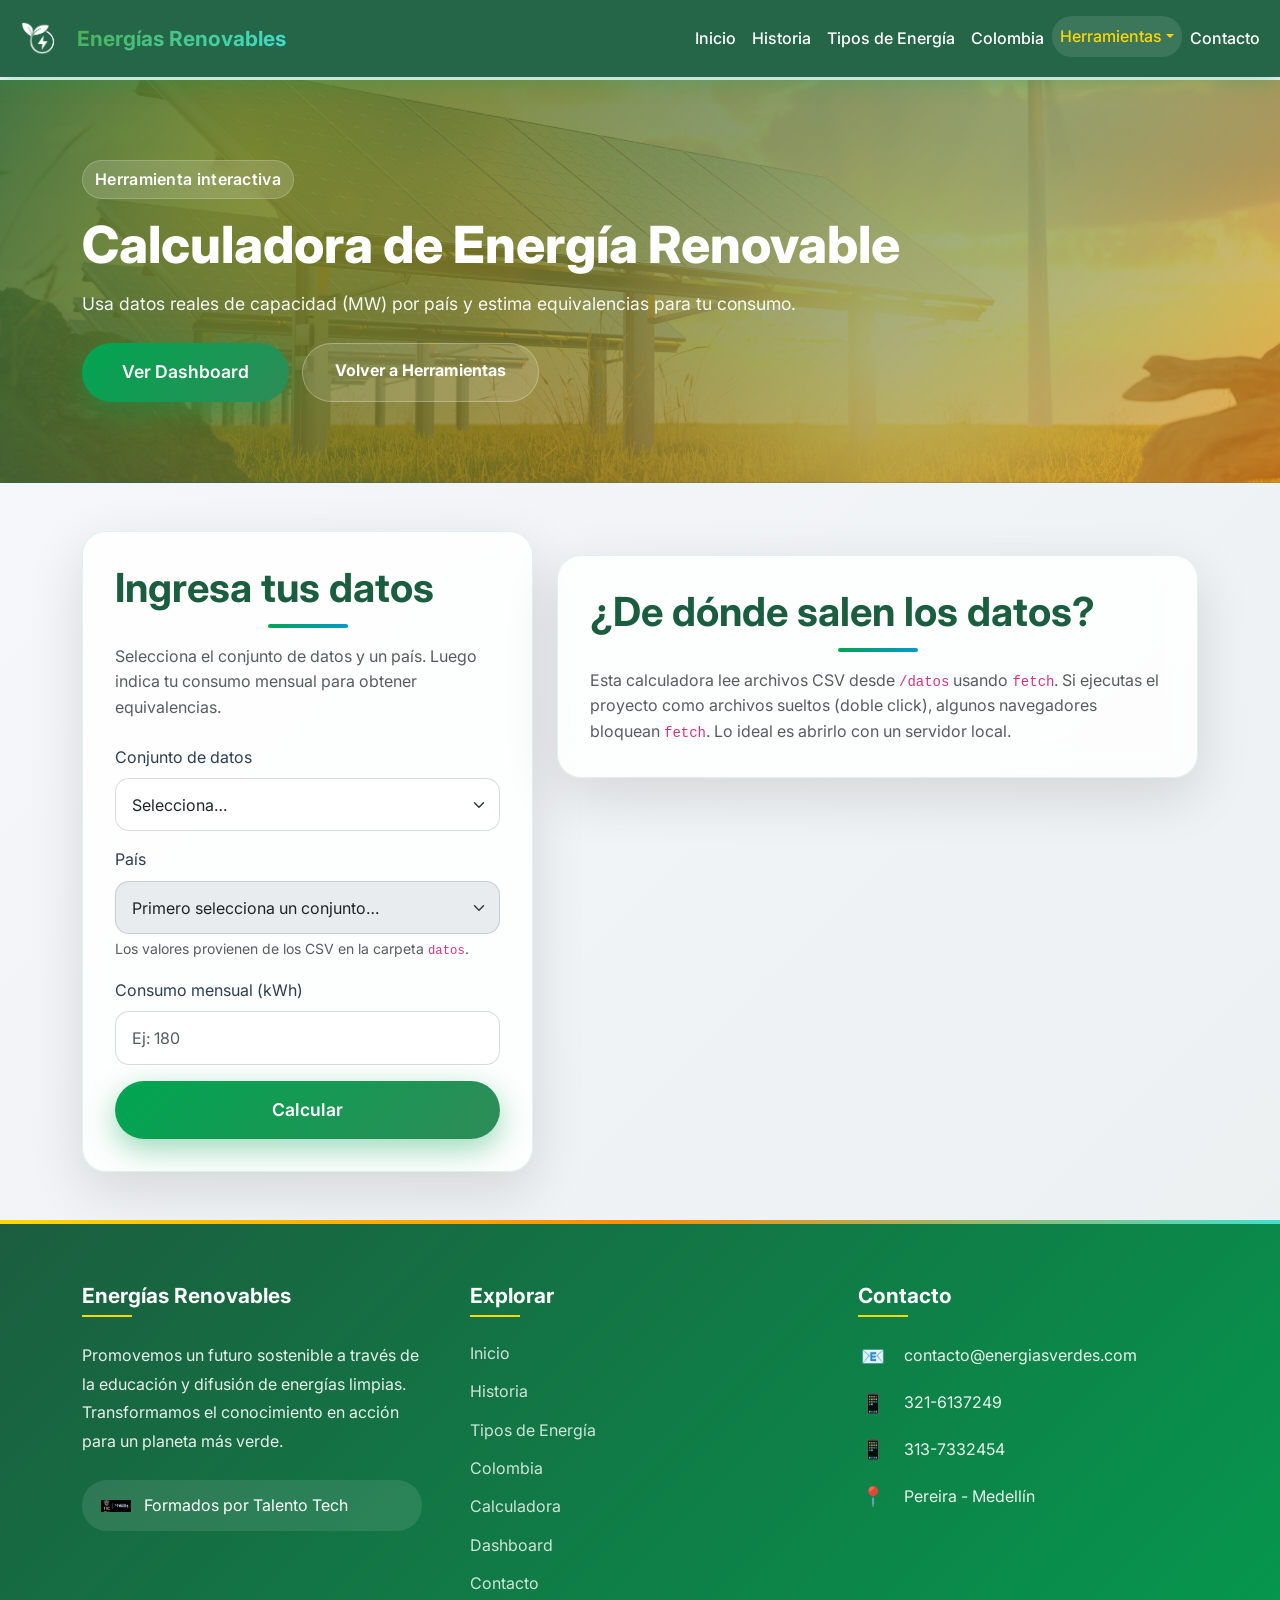
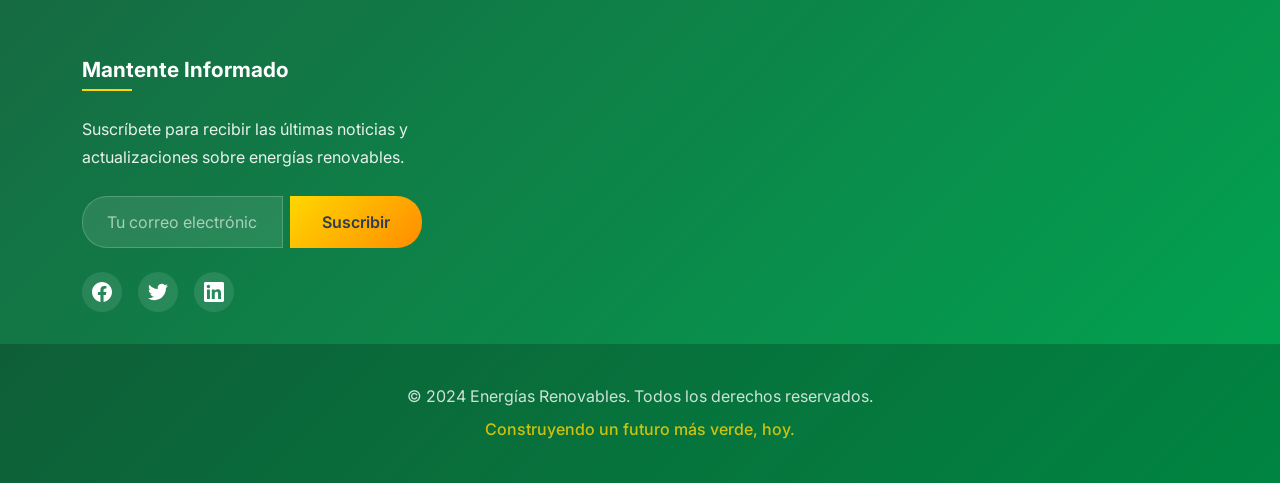
==== commit 67f10c0b: "fix: update files and add index.html" ====
--- a/html/calculadora.html
+++ b/html/calculadora.html
@@ -5,9 +5,9 @@
     <meta name="viewport" content="width=device-width, initial-scale=1">
     <title>Calculadora - Energías Renovables</title>
     <meta name="description" content="Calcula indicadores y equivalencias de energía renovable usando datos reales por país.">
-    <link rel="icon" href="/img/favicon.png" type="image/x-icon">
+    <link rel="icon" href="../img/favicon.png" type="image/x-icon">
     <link href="https://cdn.jsdelivr.net/npm/bootstrap@5.3.5/dist/css/bootstrap.min.css" rel="stylesheet" integrity="sha384-SgOJa3DmI69IUzQ2PVdRZhwQ+dy64/BUtbMJw1MZ8t5HZApcHrRKUc4W0kG879m7" crossorigin="anonymous">
-    <link rel="stylesheet" href="/css/estilos.css">
+    <link rel="stylesheet" href="../css/estilos.css">
     <link rel="preconnect" href="https://fonts.googleapis.com">
     <link rel="preconnect" href="https://fonts.gstatic.com" crossorigin>
     <link href="https://fonts.googleapis.com/css2?family=Inter:wght@300;400;500;600;700;800&display=swap" rel="stylesheet">
@@ -16,8 +16,8 @@
     <header class="header-moderno">
       <nav class="navbar navbar-expand-lg navbar-dark">
         <div class="container-fluid">
-          <a class="navbar-brand" href="index.html">
-            <img src="/img/logo-energias.png" alt="Logo Energías Renovables" height="35">
+          <a class="navbar-brand" href="../index.html">
+            <img src="../img/logo-energias.png" alt="Logo Energías Renovables" height="35">
             <span class="brand-text">Energías Renovables</span>
           </a>
           <button class="navbar-toggler" type="button" data-bs-toggle="collapse" data-bs-target="#navbarNav" aria-controls="navbarNav" aria-expanded="false" aria-label="Toggle navigation">
@@ -25,17 +25,13 @@
           </button>
           <div class="collapse navbar-collapse" id="navbarNav">
             <ul class="navbar-nav ms-auto">
-              <li class="nav-item"><a class="nav-link" href="index.html">Inicio</a></li>
+              <li class="nav-item"><a class="nav-link" href="../index.html">Inicio</a></li>
               <li class="nav-item"><a class="nav-link" href="historia.html">Historia</a></li>
               <li class="nav-item"><a class="nav-link" href="tipos-energias.html">Tipos de Energía</a></li>
               <li class="nav-item"><a class="nav-link" href="colombia.html">Colombia</a></li>
               <li class="nav-item dropdown">
                 <a class="nav-link dropdown-toggle active" href="#" role="button" data-bs-toggle="dropdown" aria-expanded="false">Herramientas</a>
                 <ul class="dropdown-menu">
-                  <li><a class="dropdown-item" href="calculos.html">Herramientas</a></li>
-                  <li><hr class="dropdown-divider"></li>
-                  <li><a class="dropdown-item" href="calculadora.html">Calculadora</a></li>
-                  <li><hr class="dropdown-divider"></li>
                   <li><a class="dropdown-item" href="dashboard.html">Dashboard</a></li>
                 </ul>
               </li>
@@ -46,7 +42,7 @@
       </nav>
     </header>
 
-    <section class="tools-hero">
+    <section class="tools-hero tools-hero--hub">
       <div class="container">
         <div class="tools-hero-content">
           <p class="tools-kicker">Herramienta interactiva</p>
--- a/css/estilos.css
+++ b/css/estilos.css
@@ -1209,10 +1209,16 @@
   .newsletter-form .input-group {
     flex-direction: column;
   }
+
+  .newsletter-form .form-control {
+    width: 100%;
+    border-radius: 8px !important;
+  }
   
   .btn-newsletter {
     width: 100%;
     margin-top: 0.5rem;
+    border-radius: 8px !important;
   }
 }
 
@@ -1766,7 +1772,7 @@
 }
 
 .map-container {
-  max-width: 1200px;
+  max-width: 600px;
   margin: 0 auto;
   position: relative;
 }
@@ -1854,7 +1860,7 @@
 
 .colombia-energy-grid {
   display: grid;
-  grid-template-columns: repeat(auto-fit, minmax(350px, 1fr));
+  grid-template-columns: repeat(2, 1fr);
   gap: 2rem;
   margin-top: 3rem;
 }
@@ -2122,6 +2128,7 @@
   border-radius: 25px;
   overflow: hidden;
   box-shadow: 0 20px 60px rgba(0, 0, 0, 0.15);
+  padding: 2.5rem;
 }
 
 .investment-highlights {
